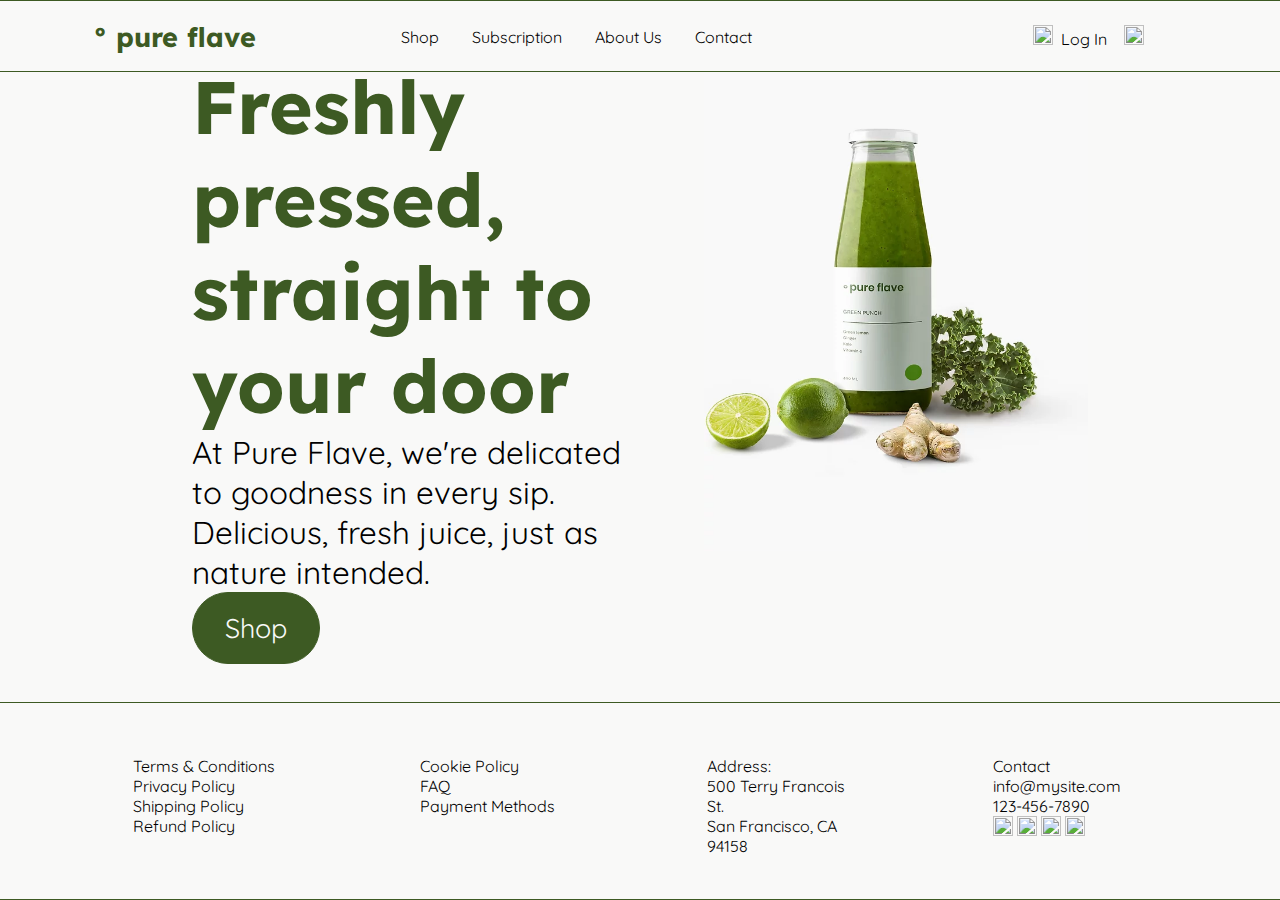
==== Desafio_Loja/index.html @ 287862e6 "Desafio Design Loja Virtual" ====
<!DOCTYPE html>
<html lang="pt-br">
<head>
    <meta charset="UTF-8">
    <meta http-equiv="X-UA-Compatible" content="IE=edge">
    <meta name="viewport" content="width=device-width, initial-scale=1.0">
    
    <title>Pure Flave</title>

    <link rel="stylesheet" href="./style.css"/>

    <link rel="preconnect" href="https://fonts.googleapis.com">
    <link rel="preconnect" href="https://fonts.gstatic.com" crossorigin>
    <link href="https://fonts.googleapis.com/css2?family=Lexend:wght@700&display=swap" rel="stylesheet">
    <link href="https://fonts.googleapis.com/css2?family=Lexend:wght@600&display=swap" rel="stylesheet">
    <link href="https://fonts.googleapis.com/css2?family=Lexend:wght@300&display=swap" rel="stylesheet">
    <link href="https://fonts.googleapis.com/css2?family=Lexend:wght@200&display=swap" rel="stylesheet">
    <link href="https://fonts.googleapis.com/css2?family=Lexend:wght@300&display=swap" rel="stylesheet">

    <link href="https://fonts.googleapis.com/css2?family=Quicksand&display=swap" rel="stylesheet">

</head>
<body>
    <header class="header">

        <section class="box_logo">
            <h1 class="text_one"> ° pure flave</h1>
        </section>

        <nav class="navbar">
            <ul class="list_one">
                <li><a href="#">Shop</a></li>
                <li><a href="#">Subscription</a></li>
                <li><a href="#">About Us</a></li>
                <li><a href="#">Contact</a></li>
            </ul>
        </nav>

        <section class="box_login">
            <ul class="list_two">
                <li>
                    <a href="#">
                        <img src="https://icon-library.com/images/login-icon-png/login-icon-png-2.jpg" width="20vw" height="20vh"/> 
                        &nbspLog In
                    </a>
                </li>
                <li>
                    <a href="#">
                        <img src="https://cdn-icons-png.flaticon.com/512/1326/1326558.png" width="20vw" height="20vh"/>
                    </a>
                </li>
            </ul>
        </section>
    </header>
 
    <main class="container">
        
        <section class="container_one">

            <section class="box_one text_two">
                    <h2>Freshly pressed, straight to your door</h2>
            </section>

            <section class="box_two text_three">
                    <p>At Pure Flave, we're delicated to goodness in every sip.
                       Delicious, fresh juice, just as nature intended.
                    </p>
            </section>

            <section class="box_three">
                    <button class="button_shop text_four">
                        <a href="#">Shop</a>
                    </button>
            </section>

        </section>

        <section class="container_two">
            <!-- img background -->
        </section>
    </main>
    <footer class="footer">

            <section class="box_four">
                <ul class="list_three">
                    <li><a href="#">Terms & Conditions</a></li>
                    <li><a href="#">Privacy Policy</a></li>
                    <li><a href="#">Shipping Policy</a></li>
                    <li><a href="#">Refund Policy</a></li>
                </ul>

            </section>

            <section class="box_four">
                <ul class="list_three">
                    <li><a href="#">Cookie Policy</a></li>
                    <li><a href="#">FAQ</a></li>
                    <li><a href="#">Payment Methods</a></li>
                </ul>
            </section>

            <section class="box_four">
                <ul class="list_three">
                    <li>Address:</li>
                    <li>500 Terry Francois St.</li>
                    <li>San Francisco, CA 94158</li>
                </ul>
            </section>

            <section class="box_four">
                <ul class="list_three ">
                    <li>Contact</li>
                    <li><a href="#">info@mysite.com</a></li>
                    <li>123-456-7890</li>
                    <li>
                        <a href="https://www.facebook.com/wix" target="_blank">
                            <img src="https://cdn-icons-png.flaticon.com/512/59/59439.png" width="20vw" height="20vh" />
                        </a>
                        <a href="https://www.instagram.com/wix/" target="_blank">
                            <img src="https://cdn-icons-png.flaticon.com/512/1077/1077042.png" width="20vw" height="20vh" />
                        </a>
                        <a href="https://twitter.com/wix" target="_blank">
                            <img src="https://cdn-icons-png.flaticon.com/512/1384/1384033.png" width="20vw" height="20vh" />
                        </a>
                        <a href="https://www.tiktok.com/@wix" target="_blank">
                            <img src="https://cdn-icons-png.flaticon.com/512/1946/1946538.png" width="20vw" height="20vh" />
                        </a>
                    </li>
                </ul>
            </section>
    </footer>
</body>
</html>
---- Desafio_Loja/style.css ----
*{
    margin: 0;
    padding: 0;
    box-sizing: border-box;
}

body{
    background-color: rgb(249, 249, 248);
    
}

/* ------------------------------ HEADER ------------------------------*/

.header{
    width: 100vw;
    height: 8vh;

    border-color: rgb(61, 90, 35);
    border-top-style: solid;
    border-bottom-style: solid;
    border-width: 1px;
    display: flex;
}

.box_logo{
    width: 20vw;
    height: 8vh;

    display: flex;
    flex-direction: row;
    justify-content: end;
    align-items: center;
}

.navbar{ 
    display: flex;
    justify-content: center;
    width: 50vw;  
    height: 8vh;
}

.list_one{
    list-style: none;
    width: 30vw;
    display: flex;
    justify-content: space-around;
    align-items: center;
    flex-direction: row;
}

li a {
    text-align: center;
    text-decoration: none;
    font-family: 'Quicksand', sans-serif;
    color: black
}

li a:hover {
    color: rgb(61, 90, 35);
}

.box_login{
    display: flex;
    justify-content: center;
    align-items: center;
    width: 30vw;  
    height: 8vh;
}

.list_two{
    list-style: none;
    width: 10vw;
    display: flex;
    justify-content: space-around;
    align-items: center;
    flex-direction: row;
}

/* ------------------------------ MAIN ------------------------------*/

.container{
    width: 100vw;
    height: 70vh;

    display: flex;
    flex-direction: row;
    justify-content: center;
    align-items: center;
}

.container_one{
    width: 40vw;
    height: 70vh;

    display: flex;
    flex-direction: column;
    justify-content: end;    
    align-items: flex-start;
}

.container_two{
    width: 30vw;
    height: 70vh;

    display: flex;
    flex-direction:column;
    justify-content: end;
    align-items: center;

    background-image: url(./img/Background.png);
    /*Não repetir a img*/
    background-repeat: no-repeat;
    /*Adaptar a img*/
    background-size:contain;
    /*extender a img*/
    background-clip: padding-box;

}

.box_one{
    width: 40vw;
    height: 40vh;

    display: flex;
    flex-direction: row;
    justify-content: center;
    align-items: flex-end;
}

.box_two{
    width: 35vw;
    height: 20vh;

    display: flex;
    flex-direction: row;
    justify-content: right;
    align-items: center;
}

.box_three{
    width: 40vw;
    height: 20vh;

    display: flex;
    flex-direction: row;
    justify-content: start;
    align-items: flex-start;
}

.button_shop{

    width: 10vw;
    height: 8vh;

    background-color: rgb(61, 90, 35); 
    border-color: rgb(61, 90, 35);
    border-style: solid;
    border-width: 1px;
    border-radius: 8vh;

    display: flex;
    justify-content: center;
    align-items: center;

}

button:hover {
    background-color: rgb(249, 249, 248);
    color: rgb(61, 90, 35); 
}

button a{
    color: rgb(249, 249, 248); 
    text-decoration: none;
}

button a:hover{
    color: rgb(61, 90, 35); 
    text-decoration: none;
}

/* ------------------------------ FOOTER ------------------------------*/

.footer{
    width: 100vw;
    height: 22vh;

    border-color: rgb(61, 90, 35);
    border-top-style: solid;
    border-bottom-style: solid;
    border-width: 1px;

    display: flex;
    flex-direction: row;
    align-items: center;
    justify-content: space-evenly;
}

.box_four{
    width: 12vw;
    height: 15vh;

    display: flex;
    flex-direction: row;
    justify-content: center;
    align-items: center;
}

.list_three{
    list-style: none;
    width: 40vw;
    height: 10vh;

    display: flex;
    flex-direction: column;
    align-items: stretch;
    justify-content: flex-start;
    
}

/* ------------------------------ TEXT ------------------------------*/

.text_one{
    font-family: 'Lexend', sans-serif;
    font-weight: 700;
    color: rgb(61, 90, 35);
    font-size: 3vh;
}

.text_two{
    font-family: 'Lexend', sans-serif;
    font-weight: 300;
    color: rgb(61, 90, 35);
    font-size: 5.5vh;
    text-align: left;
}

.text_three{
    text-align: left;
    font-family: 'Quicksand', sans-serif;
    font-weight: 400;
    font-size: 3.5vh;
    color: black;
}

.text_four{
    text-align: center;
    font-family: 'Quicksand', sans-serif;
    font-weight: 400;
    font-size: 3vh;
    color: white;
}

li{
    
    text-align: left;
    text-decoration: none;
    font-family: 'Quicksand', sans-serif;
    color: black
}
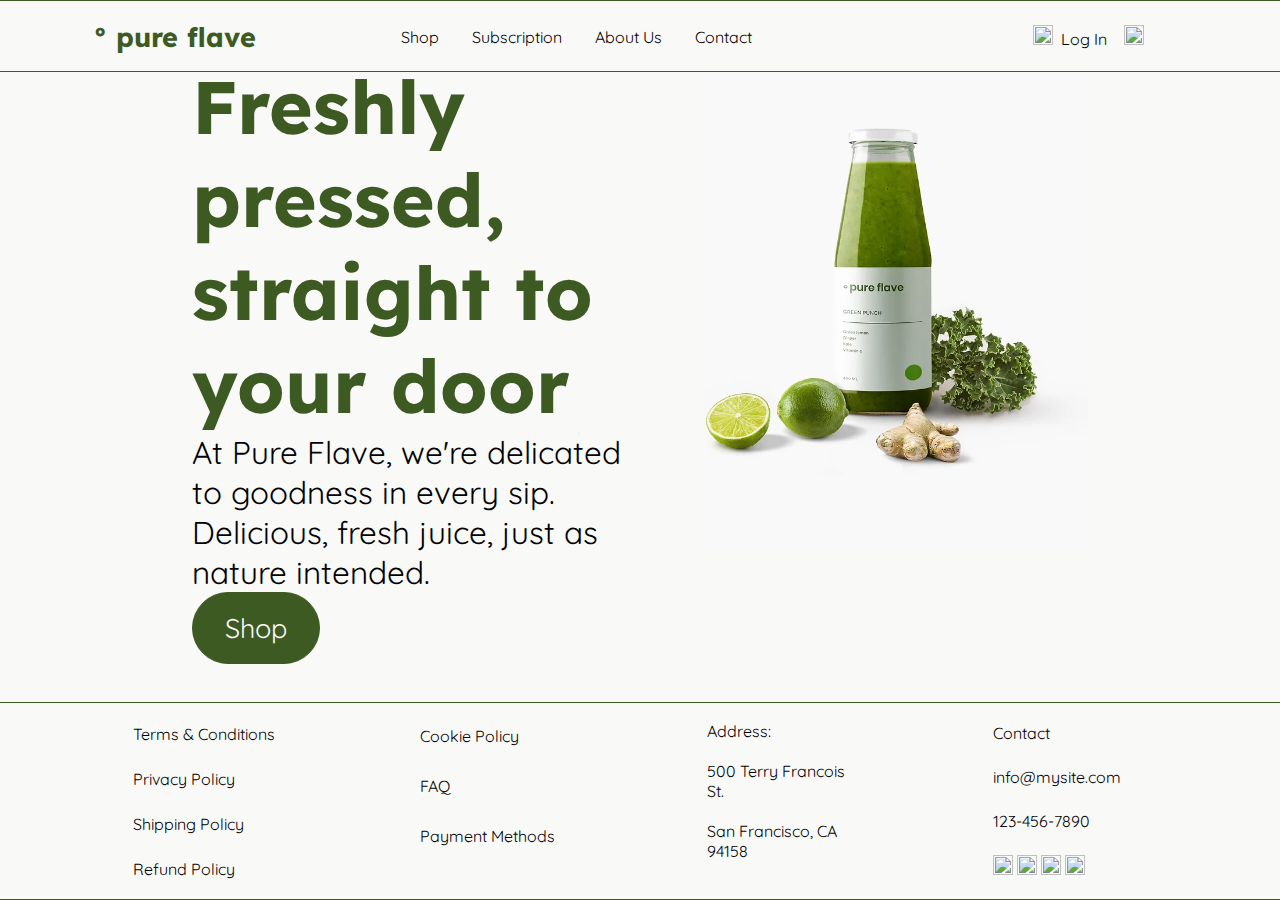
==== commit 2dfe1f14: "Atualizados" ====
--- a/Desafio_Loja/index.html
+++ b/Desafio_Loja/index.html
@@ -96,6 +96,7 @@
                     <li><a href="#">Cookie Policy</a></li>
                     <li><a href="#">FAQ</a></li>
                     <li><a href="#">Payment Methods</a></li>
+                    <li></li>
                 </ul>
             </section>
 
@@ -104,6 +105,7 @@
                     <li>Address:</li>
                     <li>500 Terry Francois St.</li>
                     <li>San Francisco, CA 94158</li>
+                    <li></li>
                 </ul>
             </section>
 
--- a/Desafio_Loja/style.css
+++ b/Desafio_Loja/style.css
@@ -209,12 +209,12 @@
 .list_three{
     list-style: none;
     width: 40vw;
-    height: 10vh;
+    height: 20vh;
 
     display: flex;
     flex-direction: column;
     align-items: stretch;
-    justify-content: flex-start;
+    justify-content: space-around;
     
 }
 
